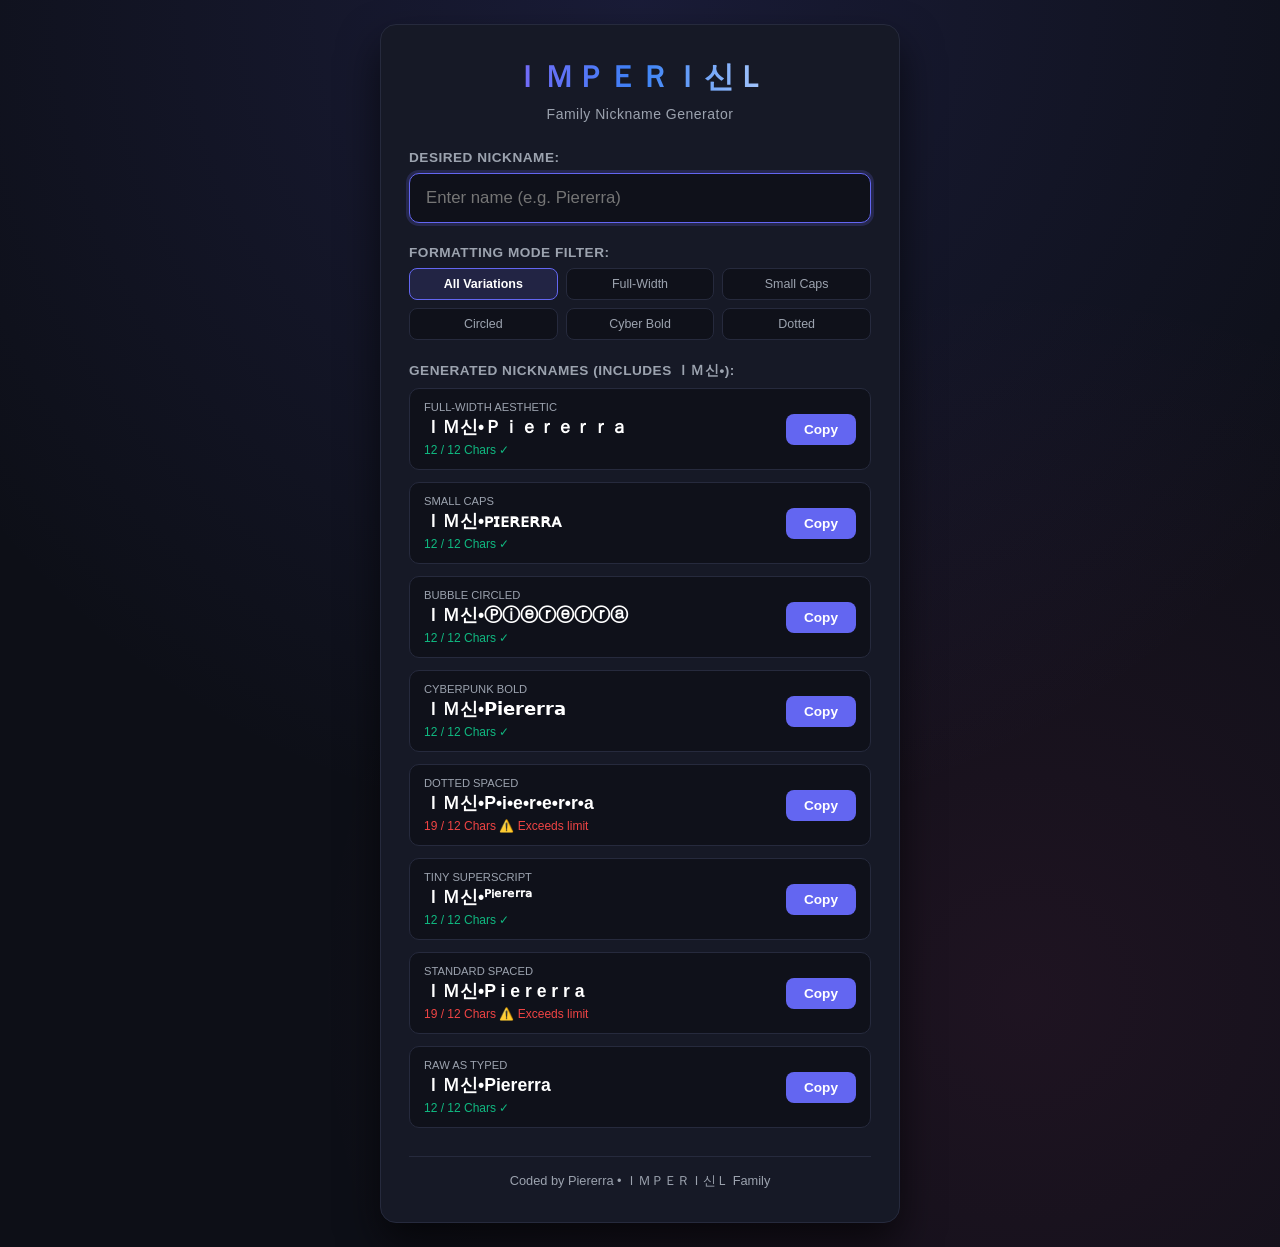
==== Nickgen.html @ c53a65e7 "Add files via upload" ====
<!DOCTYPE html>
<html lang="en">
<head>
    <meta charset="UTF-8">
    <meta name="viewport" content="width=device-width, initial-scale=1.0">
    <title>ＩＭＰＥＲＩ신Ｌ Nickname Generator</title>
    <!-- Coded by Piererra -->
    <style>
        :root {
            --pier_bg_color: #0d0f17;
            --pier_card_bg: #161926;
            --pier_accent: #6366f1;
            --pier_accent_hover: #4f46e5;
            --pier_text: #f3f4f6;
            --pier_text_muted: #9ca3af;
            --pier_border: #262a3d;
            --pier_card_inner: #0f111a;
            --pier_success: #10b981;
            --pier_danger: #ef4444;
        }

        *, *::before, *::after {
            box-sizing: border-box;
        }

        body {
            font-family: -apple-system, BlinkMacSystemFont, "Segoe UI", Roboto, Helvetica, Arial, sans-serif;
            background-color: var(--pier_bg_color);
            color: var(--pier_text);
            min-height: 100vh;
            margin: 0;
            padding: 24px 16px;
            display: flex;
            justify-content: center;
            align-items: center;
            background-image: 
                radial-gradient(circle at 50% 0%, rgba(99, 102, 241, 0.15) 0%, transparent 60%),
                radial-gradient(circle at 80% 80%, rgba(236, 72, 153, 0.08) 0%, transparent 50%);
        }

        .pier_container {
            background-color: var(--pier_card_bg);
            border: 1px solid var(--pier_border);
            border-radius: 16px;
            padding: 32px 28px;
            width: 100%;
            max-width: 520px;
            box-shadow: 0 20px 40px rgba(0, 0, 0, 0.6);
        }

        .pier_header {
            text-align: center;
            margin-bottom: 28px;
        }

        /* Shimmering Animated Gradient Effect */
        .pier_shimmer_text {
            font-size: 1.85rem;
            font-weight: 800;
            margin: 0 0 8px 0;
            letter-spacing: 2px;
            background: linear-gradient(
                90deg, 
                #a855f7 0%, 
                #3b82f6 25%, 
                #ffffff 50%, 
                #3b82f6 75%, 
                #a855f7 100%
            );
            background-size: 200% auto;
            color: transparent;
            -webkit-background-clip: text;
            background-clip: text;
            animation: pier_shimmer 3.5s linear infinite;
        }

        @keyframes pier_shimmer {
            0% { background-position: 0% center; }
            100% { background-position: 200% center; }
        }

        .pier_subtitle {
            font-size: 0.875rem;
            color: var(--pier_text_muted);
            margin: 0;
            letter-spacing: 0.5px;
        }

        .pier_group {
            margin-bottom: 22px;
        }

        label {
            display: block;
            font-size: 0.85rem;
            font-weight: 600;
            color: var(--pier_text_muted);
            margin-bottom: 8px;
            text-transform: uppercase;
            letter-spacing: 0.5px;
        }

        input[type="text"] {
            width: 100%;
            padding: 14px 16px;
            background-color: var(--pier_card_inner);
            border: 1px solid var(--pier_border);
            border-radius: 10px;
            color: #ffffff;
            font-size: 1.05rem;
            outline: none;
            transition: border-color 0.2s, box-shadow 0.2s;
        }

        input[type="text"]:focus {
            border-color: var(--pier_accent);
            box-shadow: 0 0 0 3px rgba(99, 102, 241, 0.2);
        }

        /* Mode Selector Grid */
        .pier_mode_grid {
            display: grid;
            grid-template-columns: repeat(auto-fill, minmax(110px, 1fr));
            gap: 8px;
            margin-bottom: 22px;
        }

        .pier_mode_btn {
            background-color: var(--pier_card_inner);
            border: 1px solid var(--pier_border);
            border-radius: 8px;
            color: var(--pier_text_muted);
            padding: 8px 10px;
            font-size: 0.78rem;
            font-weight: 500;
            cursor: pointer;
            transition: all 0.2s ease;
            text-align: center;
        }

        .pier_mode_btn:hover {
            border-color: var(--pier_accent);
            color: #ffffff;
        }

        .pier_mode_btn.active {
            background-color: rgba(99, 102, 241, 0.15);
            border-color: var(--pier_accent);
            color: #ffffff;
            font-weight: 600;
        }

        /* Results List Container */
        .pier_results_container {
            display: flex;
            flex-direction: column;
            gap: 12px;
        }

        .pier_result_card {
            background-color: var(--pier_card_inner);
            border: 1px solid var(--pier_border);
            border-radius: 10px;
            padding: 12px 14px;
            display: flex;
            align-items: center;
            justify-content: space-between;
            gap: 12px;
            transition: border-color 0.2s;
        }

        .pier_result_card:hover {
            border-color: rgba(99, 102, 241, 0.4);
        }

        .pier_result_info {
            flex-grow: 1;
            min-width: 0;
        }

        .pier_result_tag {
            font-size: 0.7rem;
            color: var(--pier_text_muted);
            text-transform: uppercase;
            margin-bottom: 2px;
            display: block;
        }

        .pier_result_text {
            font-size: 1.1rem;
            font-weight: 700;
            color: #ffffff;
            word-break: break-all;
            white-space: nowrap;
            overflow: hidden;
            text-overflow: ellipsis;
        }

        .pier_meta_bar {
            display: flex;
            align-items: center;
            gap: 10px;
            margin-top: 4px;
            font-size: 0.75rem;
        }

        .pier_meta_valid {
            color: var(--pier_success);
        }

        .pier_meta_invalid {
            color: var(--pier_danger);
        }

        .pier_copy_btn {
            background-color: var(--pier_accent);
            color: white;
            border: none;
            padding: 8px 14px;
            border-radius: 8px;
            cursor: pointer;
            font-weight: 600;
            font-size: 0.85rem;
            transition: all 0.2s;
            flex-shrink: 0;
            display: flex;
            align-items: center;
            justify-content: center;
            min-width: 70px;
        }

        .pier_copy_btn:hover {
            background-color: var(--pier_accent_hover);
            transform: translateY(-1px);
        }

        .pier_copy_btn.copied {
            background-color: var(--pier_success);
        }

        .pier_footer {
            text-align: center;
            font-size: 0.8rem;
            color: var(--pier_text_muted);
            margin-top: 28px;
            border-top: 1px solid var(--pier_border);
            padding-top: 16px;
        }

        /* Mobile tweaks */
        @media (max-width: 480px) {
            .pier_container {
                padding: 24px 18px;
            }
            .pier_shimmer_text {
                font-size: 1.5rem;
            }
            .pier_mode_grid {
                grid-template-columns: repeat(2, 1fr);
            }
        }
    </style>
</head>
<body>

    <!-- Coded by Piererra -->

    <div class="pier_container">
        <div class="pier_header">
            <h1 class="pier_shimmer_text">ＩＭＰＥＲＩ신Ｌ</h1>
            <p class="pier_subtitle">Family Nickname Generator</p>
        </div>

        <div class="pier_group">
            <label for="pier_input">Desired Nickname:</label>
            <input type="text" id="pier_input" placeholder="Enter name (e.g. Piererra)" autocomplete="off" autofocus oninput="pier_generate()">
        </div>

        <div class="pier_group">
            <label>Formatting Mode Filter:</label>
            <div class="pier_mode_grid">
                <button class="pier_mode_btn active" onclick="pier_setFilter('all', this)">All Variations</button>
                <button class="pier_mode_btn" onclick="pier_setFilter('fullwidth', this)">Full-Width</button>
                <button class="pier_mode_btn" onclick="pier_setFilter('smallcaps', this)">Small Caps</button>
                <button class="pier_mode_btn" onclick="pier_setFilter('circled', this)">Circled</button>
                <button class="pier_mode_btn" onclick="pier_setFilter('bold', this)">Cyber Bold</button>
                <button class="pier_mode_btn" onclick="pier_setFilter('dotted', this)">Dotted</button>
            </div>
        </div>

        <div class="pier_group">
            <label>Generated Nicknames (Includes ＩＭ신•):</label>
            <div id="pier_results_list" class="pier_results_container">
                <!-- Results rendered via JS -->
            </div>
        </div>

        <div class="pier_footer">
            Coded by Piererra &bull; ＩＭＰＥＲＩ신Ｌ Family
        </div>
    </div>

    <script>
        // Coded by Piererra

        const PIER_FAMILY_PREFIX = "ＩＭ신•";
        const PIER_MAX_CHARS = 12;
        let pier_current_filter = 'all';

        // Char map converters
        const pier_maps = {
            fullwidth: (str) => str.replace(/[!-~]/g, ch => String.fromCharCode(ch.charCodeAt(0) + 0xFEE0)),
            
            smallcaps: (str) => {
                const sc = {
                    'a':'ᴀ','b':'ʙ','c':'ᴄ','d':'ᴅ','e':'ᴇ','f':'ғ','g':'ɢ','h':'ʜ','i':'ɪ','j':'ᴊ','k':'ᴋ',
                    'l':'ʟ','m':'ᴍ','n':'ɴ','o':'ᴏ','p':'ᴘ','q':'ǫ','r':'ʀ','s':'s','t':'ᴛ','u':'ᴜ','v':'ᴠ',
                    'w':'ᴡ','x':'x','y':'ʏ','z':'ᴢ',
                    'A':'ᴀ','B':'ʙ','C':'ᴄ','D':'ᴅ','E':'ᴇ','F':'ғ','G':'ɢ','H':'ʜ','I':'ɪ','J':'ᴊ','K':'ᴋ',
                    'L':'ʟ','M':'ᴍ','N':'ɴ','O':'ᴏ','P':'ᴘ','Q':'ǫ','R':'ʀ','S':'s','T':'ᴛ','U':'ᴜ','V':'ᴠ',
                    'W':'ᴡ','X':'x','Y':'ʏ','Z':'ᴢ'
                };
                return str.split('').map(c => sc[c] || c).join('');
            },

            circled: (str) => {
                return str.split('').map(c => {
                    const code = c.charCodeAt(0);
                    if (code >= 65 && code <= 90) return String.fromCodePoint(0x24B6 + (code - 65));
                    if (code >= 97 && code <= 122) return String.fromCodePoint(0x24D0 + (code - 97));
                    if (code >= 49 && code <= 57) return String.fromCodePoint(0x2460 + (code - 49));
                    if (code === 48) return '⓪';
                    return c;
                }).join('');
            },

            bold: (str) => {
                return str.split('').map(c => {
                    const code = c.charCodeAt(0);
                    if (code >= 65 && code <= 90) return String.fromCodePoint(0x1D5D4 + (code - 65));
                    if (code >= 97 && code <= 122) return String.fromCodePoint(0x1D5EE + (code - 97));
                    if (code >= 48 && code <= 57) return String.fromCodePoint(0x1D7EC + (code - 48));
                    return c;
                }).join('');
            },

            dotted: (str) => str.split('').filter(c => c !== ' ').join('•'),

            superscript: (str) => {
                const superMap = {
                    'a':'ᵃ','b':'ᵇ','c':'ᶜ','d':'ᵈ','e':'ᵉ','f':'ᶠ','g':'ᵍ','h':'ʰ','i':'ⁱ','j':'ʲ','k':'ᵏ',
                    'l':'ˡ','m':'ᵐ','n':'ⁿ','o':'ᵒ','p':'ᵖ','r':'ʳ','s':'ˢ','t':'ᵗ','u':'ᵘ','v':'ᵛ','w':'ʷ',
                    'x':'ˣ','y':'ʸ','z':'ᶻ',
                    'A':'ᴬ','B':'ᴮ','C':'ᶜ','D':'ᴰ','E':'ᴱ','F':'ᶠ','G':'ᴳ','H':'ᴴ','I':'ᴵ','J':'ᴶ','K':'ᴷ',
                    'L':'ᴸ','M':'ᴹ','N':'ᴺ','O':'ᴼ','P':'ᴾ','R':'ᴿ','S':'ˢ','T':'ᵀ','U':'ᵁ','V':'ⱽ','W':'ᵂ'
                };
                return str.split('').map(c => superMap[c] || c).join('');
            },

            spaced: (str) => str.split('').join(' '),
            raw: (str) => str
        };

        const pier_formats = [
            { id: 'fullwidth', label: 'Full-Width Aesthetic', fn: pier_maps.fullwidth },
            { id: 'smallcaps', label: 'Small Caps', fn: pier_maps.smallcaps },
            { id: 'circled', label: 'Bubble Circled', fn: pier_maps.circled },
            { id: 'bold', label: 'Cyberpunk Bold', fn: pier_maps.bold },
            { id: 'dotted', label: 'Dotted Spaced', fn: pier_maps.dotted },
            { id: 'superscript', label: 'Tiny Superscript', fn: pier_maps.superscript },
            { id: 'spaced', label: 'Standard Spaced', fn: pier_maps.spaced },
            { id: 'raw', label: 'Raw As Typed', fn: pier_maps.raw }
        ];

        function pier_getCharLength(str) {
            return Array.from(str).length;
        }

        function pier_setFilter(filterId, btn) {
            pier_current_filter = filterId;
            document.querySelectorAll('.pier_mode_btn').forEach(b => b.classList.remove('active'));
            btn.classList.add('active');
            pier_generate();
        }

        function pier_generate() {
            const rawInput = document.getElementById('pier_input').value.trim() || "Piererra";
            const container = document.getElementById('pier_results_list');
            container.innerHTML = "";

            const activeFormats = pier_current_filter === 'all' 
                ? pier_formats 
                : pier_formats.filter(f => f.id === pier_current_filter);

            activeFormats.forEach((fmt, idx) => {
                const formattedName = fmt.fn(rawInput);
                const fullNickname = PIER_FAMILY_PREFIX + formattedName;
                const charLen = pier_getCharLength(fullNickname);
                const isValid = charLen <= PIER_MAX_CHARS;

                const card = document.createElement('div');
                card.className = 'pier_result_card';
                card.innerHTML = `
                    <div class="pier_result_info">
                        <span class="pier_result_tag">${fmt.label}</span>
                        <div class="pier_result_text" title="${fullNickname}">${fullNickname}</div>
                        <div class="pier_meta_bar">
                            <span class="${isValid ? 'pier_meta_valid' : 'pier_meta_invalid'}">
                                ${charLen} / ${PIER_MAX_CHARS} Chars ${isValid ? '✓' : '⚠️ Exceeds limit'}
                            </span>
                        </div>
                    </div>
                    <button class="pier_copy_btn" onclick="pier_copyText('${fullNickname.replace(/'/g, "\'")}', this)">
                        Copy
                    </button>
                `;
                container.appendChild(card);
            });
        }

        function pier_copyText(text, btn) {
            navigator.clipboard.writeText(text).then(() => {
                const originalText = btn.textContent;
                btn.textContent = "Copied!";
                btn.classList.add('copied');
                setTimeout(() => {
                    btn.textContent = originalText;
                    btn.classList.remove('copied');
                }, 1500);
            }).catch(() => {
                // Fallback for iframe restrictions
                const input = document.createElement('textarea');
                input.value = text;
                document.body.appendChild(input);
                input.select();
                document.execCommand('copy');
                document.body.removeChild(input);
                btn.textContent = "Copied!";
                btn.classList.add('copied');
                setTimeout(() => {
                    btn.textContent = "Copy";
                    btn.classList.remove('copied');
                }, 1500);
            });
        }

        // Initial generation on load
        window.addEventListener('DOMContentLoaded', pier_generate);
    </script>
</body>
</html>
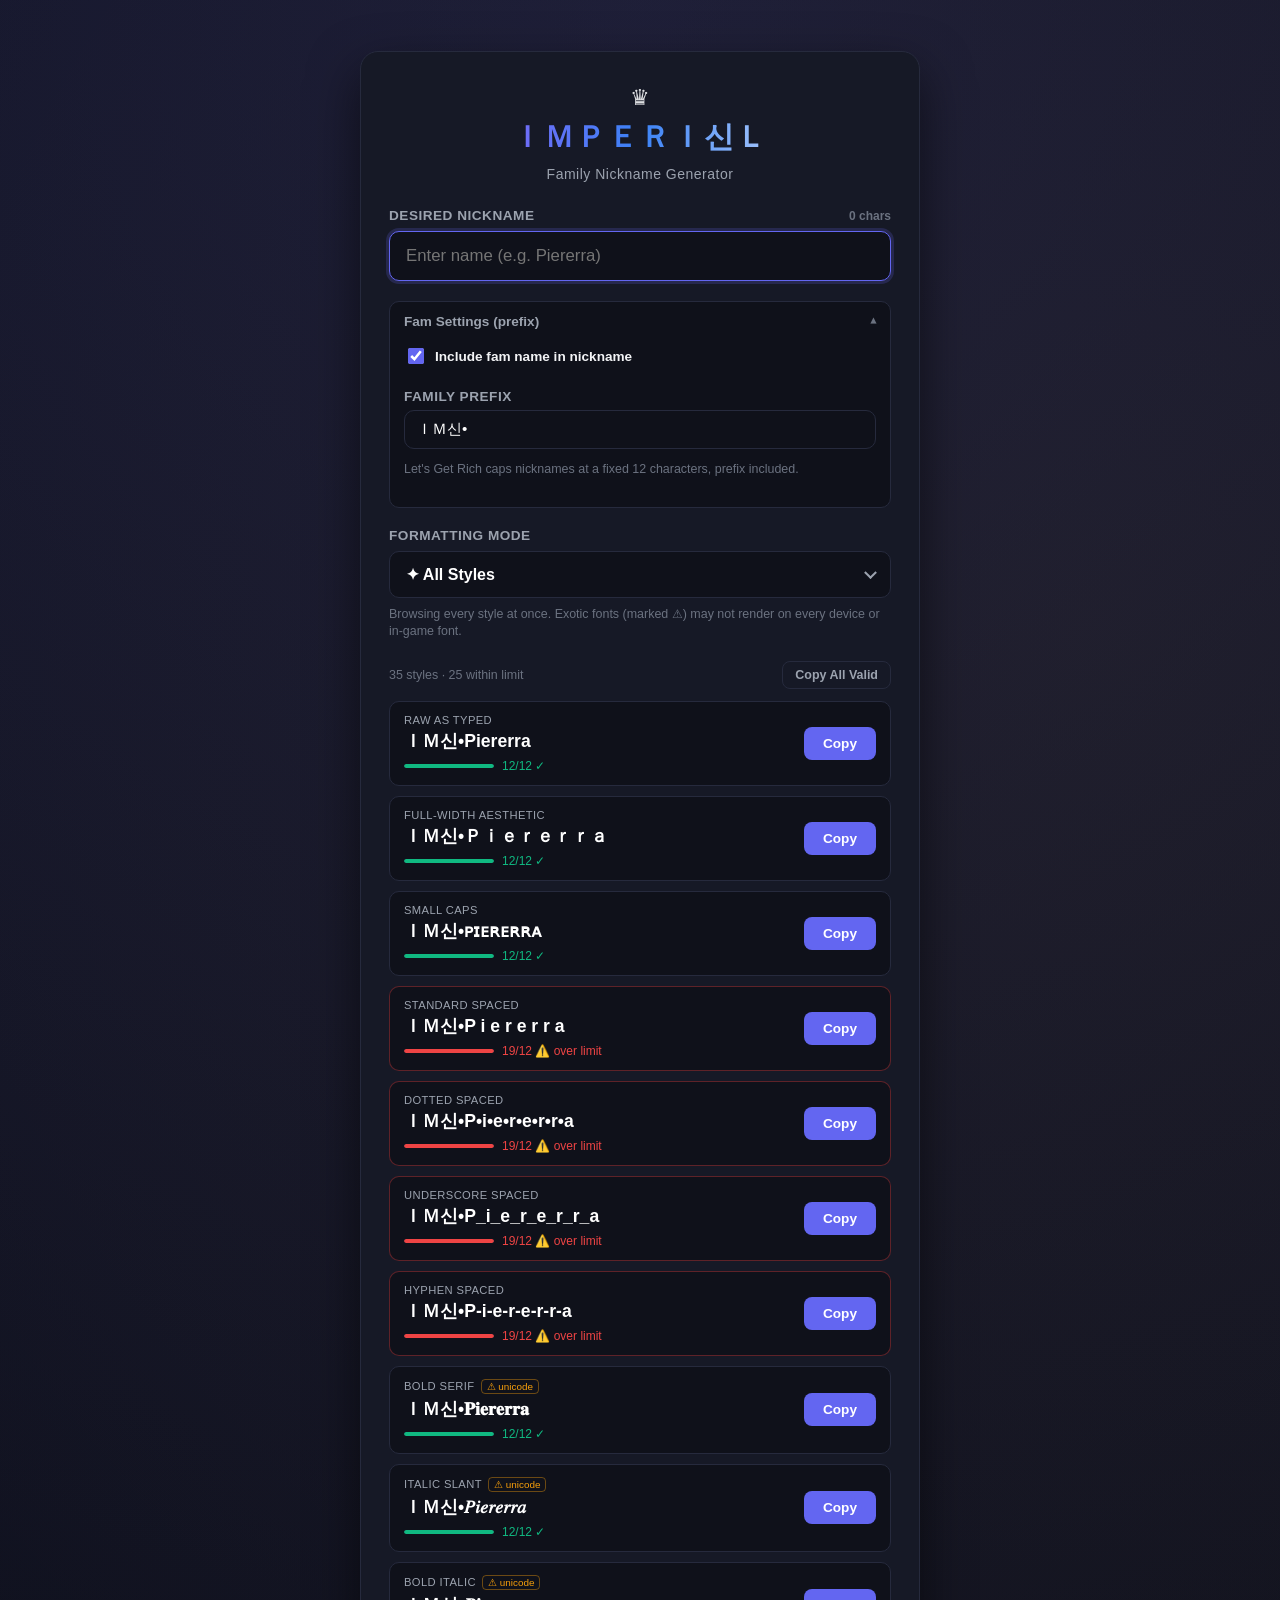
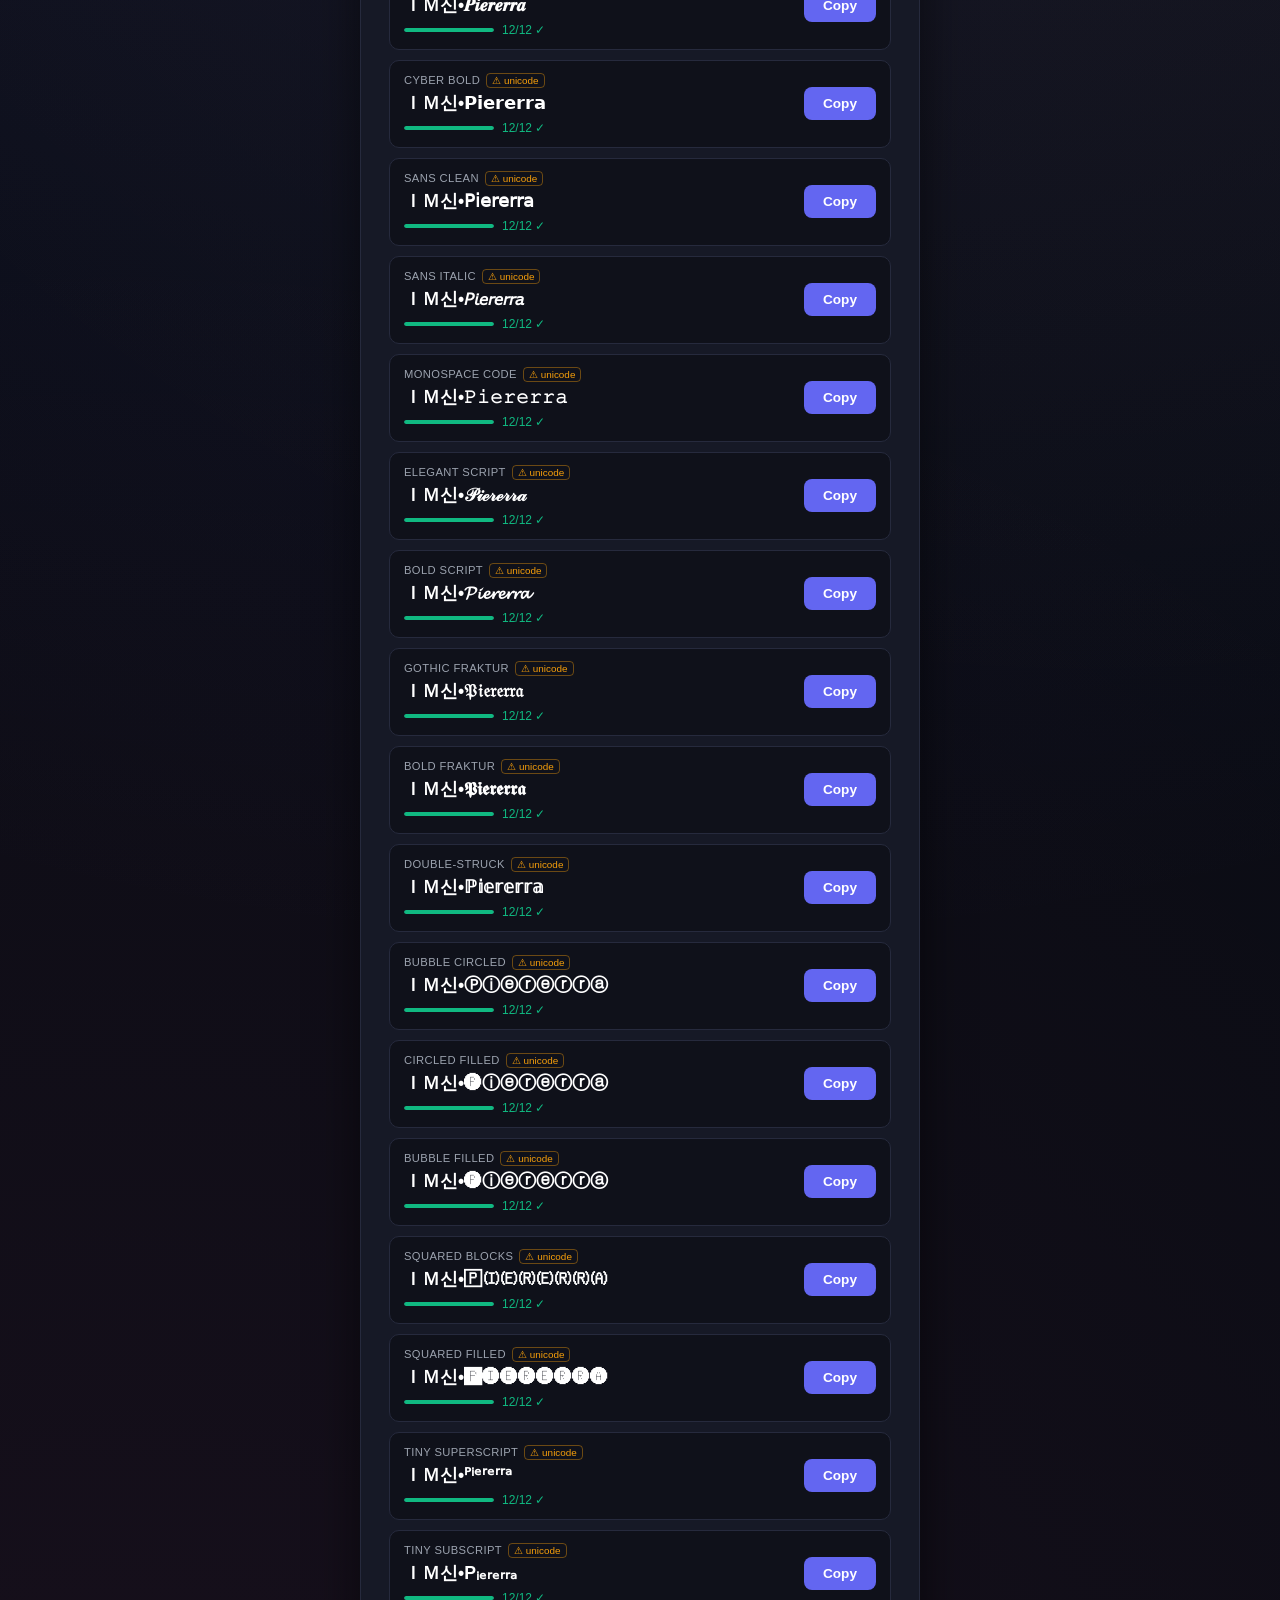
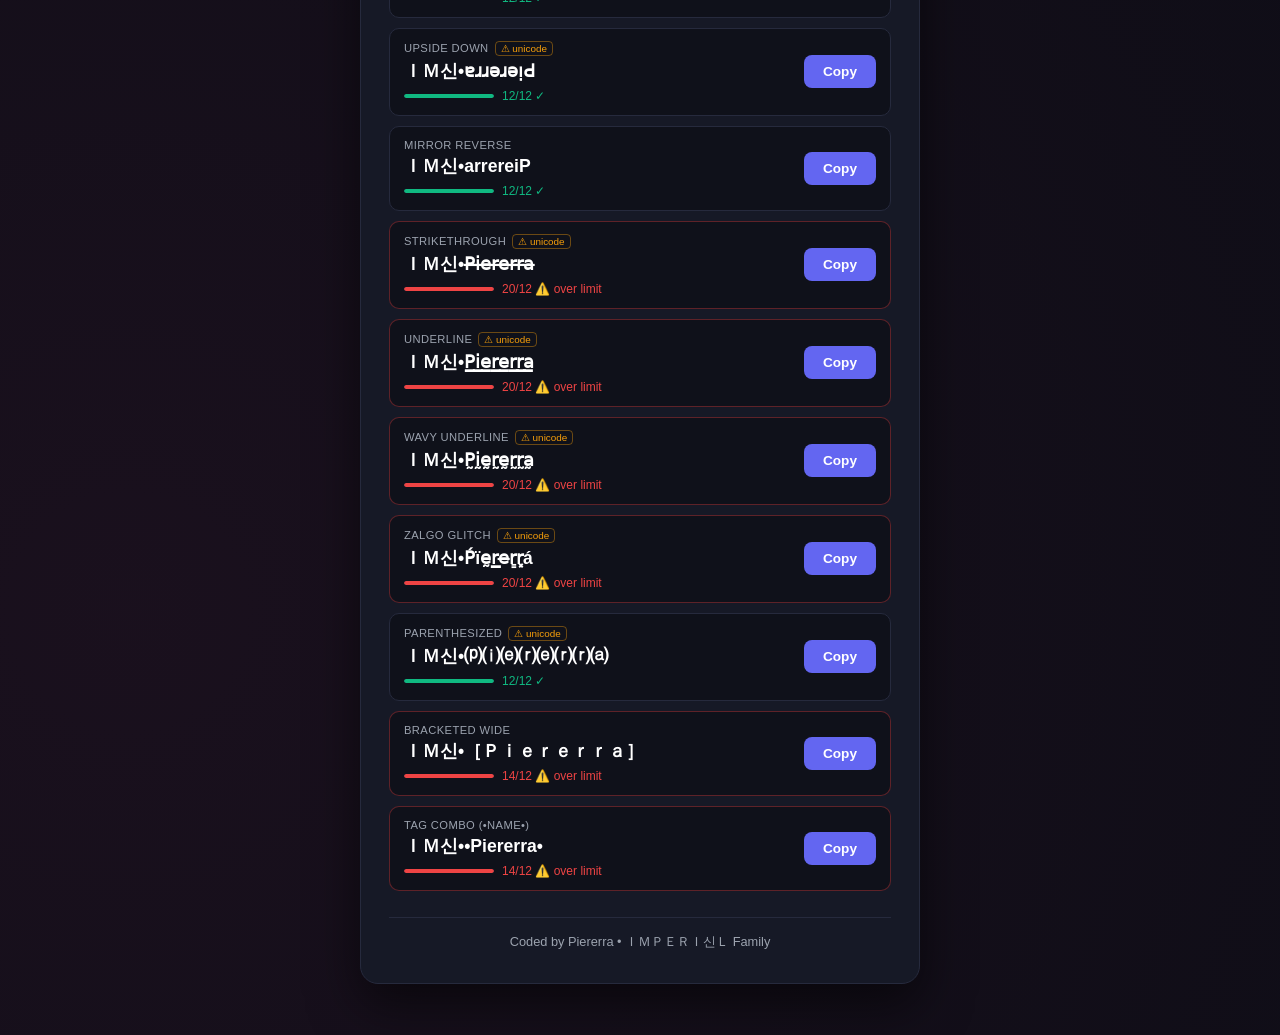
==== commit a36eaa83: "Add files via upload" ====
--- a/Nickgen.html
+++ b/Nickgen.html
@@ -2,26 +2,32 @@
 <html lang="en">
 <head>
     <meta charset="UTF-8">
-    <meta name="viewport" content="width=device-width, initial-scale=1.0">
+    <meta name="viewport" content="width=device-width, initial-scale=1.0, viewport-fit=cover">
     <title>ＩＭＰＥＲＩ신Ｌ Nickname Generator</title>
     <!-- Coded by Piererra -->
     <style>
         :root {
-            --pier_bg_color: #0d0f17;
+            --pier_bg_color: #0a0c14;
             --pier_card_bg: #161926;
             --pier_accent: #6366f1;
             --pier_accent_hover: #4f46e5;
+            --pier_gold: #f0b429;
+            --pier_gold_dim: #b8860b;
             --pier_text: #f3f4f6;
             --pier_text_muted: #9ca3af;
+            --pier_text_faint: #6b7280;
             --pier_border: #262a3d;
             --pier_card_inner: #0f111a;
             --pier_success: #10b981;
             --pier_danger: #ef4444;
+            --pier_warning: #f59e0b;
         }
 
         *, *::before, *::after {
             box-sizing: border-box;
         }
+
+        html { -webkit-text-size-adjust: 100%; }
 
         body {
             font-family: -apple-system, BlinkMacSystemFont, "Segoe UI", Roboto, Helvetica, Arial, sans-serif;
@@ -29,42 +35,50 @@
             color: var(--pier_text);
             min-height: 100vh;
             margin: 0;
-            padding: 24px 16px;
+            padding: clamp(12px, 4vw, 24px);
             display: flex;
             justify-content: center;
-            align-items: center;
-            background-image: 
-                radial-gradient(circle at 50% 0%, rgba(99, 102, 241, 0.15) 0%, transparent 60%),
-                radial-gradient(circle at 80% 80%, rgba(236, 72, 153, 0.08) 0%, transparent 50%);
+            align-items: flex-start;
+            background-image:
+                radial-gradient(circle at 50% 0%, rgba(99, 102, 241, 0.16) 0%, transparent 60%),
+                radial-gradient(circle at 85% 15%, rgba(240, 180, 41, 0.06) 0%, transparent 45%),
+                radial-gradient(circle at 10% 90%, rgba(236, 72, 153, 0.07) 0%, transparent 50%);
         }
 
         .pier_container {
             background-color: var(--pier_card_bg);
             border: 1px solid var(--pier_border);
-            border-radius: 16px;
-            padding: 32px 28px;
+            border-radius: 18px;
+            padding: clamp(20px, 5vw, 32px) clamp(16px, 4vw, 28px);
             width: 100%;
-            max-width: 520px;
-            box-shadow: 0 20px 40px rgba(0, 0, 0, 0.6);
+            max-width: 560px;
+            margin: clamp(8px, 3vh, 40px) auto;
+            box-shadow: 0 20px 50px rgba(0, 0, 0, 0.55);
         }
 
         .pier_header {
             text-align: center;
-            margin-bottom: 28px;
-        }
-
-        /* Shimmering Animated Gradient Effect */
+            margin-bottom: 26px;
+        }
+
+        .pier_crown {
+            font-size: 1.4rem;
+            display: block;
+            margin-bottom: 6px;
+            opacity: 0.9;
+        }
+
         .pier_shimmer_text {
-            font-size: 1.85rem;
+            font-size: clamp(1.35rem, 6vw, 1.85rem);
             font-weight: 800;
             margin: 0 0 8px 0;
             letter-spacing: 2px;
             background: linear-gradient(
-                90deg, 
-                #a855f7 0%, 
-                #3b82f6 25%, 
-                #ffffff 50%, 
-                #3b82f6 75%, 
+                90deg,
+                #a855f7 0%,
+                #3b82f6 25%,
+                #ffffff 50%,
+                #3b82f6 75%,
                 #a855f7 100%
             );
             background-size: 200% auto;
@@ -87,7 +101,7 @@
         }
 
         .pier_group {
-            margin-bottom: 22px;
+            margin-bottom: 20px;
         }
 
         label {
@@ -100,7 +114,22 @@
             letter-spacing: 0.5px;
         }
 
-        input[type="text"] {
+        .pier_label_row {
+            display: flex;
+            align-items: baseline;
+            justify-content: space-between;
+            gap: 8px;
+        }
+
+        .pier_char_hint {
+            font-size: 0.75rem;
+            font-weight: 600;
+            text-transform: none;
+            letter-spacing: 0;
+            color: var(--pier_text_faint);
+        }
+
+        input[type="text"], input[type="number"] {
             width: 100%;
             padding: 14px 16px;
             background-color: var(--pier_card_inner);
@@ -110,51 +139,198 @@
             font-size: 1.05rem;
             outline: none;
             transition: border-color 0.2s, box-shadow 0.2s;
-        }
-
-        input[type="text"]:focus {
+            font-family: inherit;
+        }
+
+        input[type="text"]:focus, input[type="number"]:focus, select:focus {
             border-color: var(--pier_accent);
             box-shadow: 0 0 0 3px rgba(99, 102, 241, 0.2);
         }
 
-        /* Mode Selector Grid */
-        .pier_mode_grid {
-            display: grid;
-            grid-template-columns: repeat(auto-fill, minmax(110px, 1fr));
-            gap: 8px;
-            margin-bottom: 22px;
-        }
-
-        .pier_mode_btn {
+        /* Dropdown format selector */
+        .pier_select_wrapper {
+            position: relative;
+        }
+
+        select.pier_select {
+            width: 100%;
+            appearance: none;
+            -webkit-appearance: none;
+            -moz-appearance: none;
             background-color: var(--pier_card_inner);
             border: 1px solid var(--pier_border);
+            border-radius: 10px;
+            color: #ffffff;
+            font-size: 1rem;
+            font-weight: 600;
+            padding: 14px 42px 14px 16px;
+            cursor: pointer;
+            outline: none;
+            transition: border-color 0.2s, box-shadow 0.2s;
+        }
+
+        select.pier_select optgroup {
+            color: var(--pier_text_faint);
+            font-style: normal;
+            font-weight: 700;
+            background-color: var(--pier_card_inner);
+        }
+
+        select.pier_select option {
+            color: #ffffff;
+            font-weight: 500;
+            background-color: var(--pier_card_inner);
+        }
+
+        .pier_select_arrow {
+            position: absolute;
+            right: 16px;
+            top: 50%;
+            width: 9px;
+            height: 9px;
+            border-right: 2px solid var(--pier_text_muted);
+            border-bottom: 2px solid var(--pier_text_muted);
+            transform: translateY(-65%) rotate(45deg);
+            pointer-events: none;
+        }
+
+        .pier_format_hint {
+            margin-top: 8px;
+            font-size: 0.78rem;
+            color: var(--pier_text_faint);
+            line-height: 1.4;
+        }
+
+        .pier_format_hint.pier_risky {
+            color: var(--pier_warning);
+        }
+
+        /* Clan settings (collapsible) */
+        details.pier_settings {
+            margin-bottom: 20px;
+            border: 1px solid var(--pier_border);
+            border-radius: 10px;
+            background-color: var(--pier_card_inner);
+            overflow: hidden;
+        }
+
+        details.pier_settings summary {
+            padding: 12px 14px;
+            cursor: pointer;
+            font-size: 0.85rem;
+            font-weight: 600;
+            color: var(--pier_text_muted);
+            list-style: none;
+            display: flex;
+            align-items: center;
+            justify-content: space-between;
+            user-select: none;
+        }
+
+        details.pier_settings summary::-webkit-details-marker { display: none; }
+
+        details.pier_settings summary::after {
+            content: "▾";
+            font-size: 0.7rem;
+            transition: transform 0.2s;
+            color: var(--pier_text_faint);
+        }
+
+        details.pier_settings[open] summary::after {
+            transform: rotate(180deg);
+        }
+
+        .pier_settings_body {
+            padding: 4px 14px 16px 14px;
+            display: grid;
+            grid-template-columns: 1fr 1fr;
+            gap: 12px;
+        }
+
+        .pier_settings_body label {
+            margin-bottom: 6px;
+        }
+
+        .pier_settings_body input {
+            padding: 10px 12px;
+            font-size: 0.95rem;
+        }
+
+        .pier_settings_body input:disabled {
+            opacity: 0.4;
+            cursor: not-allowed;
+            background-color: rgba(255,255,255,0.02);
+        }
+
+        .pier_settings_full {
+            grid-column: 1 / -1;
+        }
+
+        .pier_checkbox_row {
+            display: flex;
+            align-items: center;
+            gap: 8px;
+            margin-bottom: 10px;
+        }
+
+        .pier_checkbox_row input[type="checkbox"] {
+            width: 16px;
+            height: 16px;
+            accent-color: var(--pier_accent);
+            cursor: pointer;
+        }
+
+        .pier_checkbox_row label {
+            margin-bottom: 0;
+            text-transform: none;
+            letter-spacing: 0;
+            font-size: 0.85rem;
+            color: var(--pier_text);
+            cursor: pointer;
+        }
+
+        @media (max-width: 420px) {
+            .pier_settings_body { grid-template-columns: 1fr; }
+        }
+
+        /* Results actions bar */
+        .pier_results_toolbar {
+            display: flex;
+            align-items: center;
+            justify-content: space-between;
+            gap: 10px;
+            margin-bottom: 12px;
+            min-height: 22px;
+        }
+
+        .pier_results_count {
+            font-size: 0.78rem;
+            color: var(--pier_text_faint);
+        }
+
+        .pier_copy_all_btn {
+            background: none;
+            border: 1px solid var(--pier_border);
+            color: var(--pier_text_muted);
             border-radius: 8px;
-            color: var(--pier_text_muted);
-            padding: 8px 10px;
+            padding: 6px 12px;
             font-size: 0.78rem;
-            font-weight: 500;
+            font-weight: 600;
             cursor: pointer;
-            transition: all 0.2s ease;
-            text-align: center;
-        }
-
-        .pier_mode_btn:hover {
-            border-color: var(--pier_accent);
-            color: #ffffff;
-        }
-
-        .pier_mode_btn.active {
-            background-color: rgba(99, 102, 241, 0.15);
-            border-color: var(--pier_accent);
-            color: #ffffff;
-            font-weight: 600;
+            transition: all 0.2s;
+            white-space: nowrap;
+        }
+
+        .pier_copy_all_btn:hover {
+            border-color: var(--pier_gold);
+            color: var(--pier_gold);
         }
 
         /* Results List Container */
         .pier_results_container {
             display: flex;
             flex-direction: column;
-            gap: 12px;
+            gap: 10px;
         }
 
         .pier_result_card {
@@ -167,10 +343,15 @@
             justify-content: space-between;
             gap: 12px;
             transition: border-color 0.2s;
+            flex-wrap: wrap;
         }
 
         .pier_result_card:hover {
             border-color: rgba(99, 102, 241, 0.4);
+        }
+
+        .pier_result_card.pier_invalid {
+            border-color: rgba(239, 68, 68, 0.35);
         }
 
         .pier_result_info {
@@ -182,8 +363,21 @@
             font-size: 0.7rem;
             color: var(--pier_text_muted);
             text-transform: uppercase;
-            margin-bottom: 2px;
-            display: block;
+            margin-bottom: 3px;
+            display: flex;
+            align-items: center;
+            gap: 6px;
+            letter-spacing: 0.4px;
+        }
+
+        .pier_risky_badge {
+            font-size: 0.62rem;
+            color: var(--pier_warning);
+            border: 1px solid rgba(245, 158, 11, 0.4);
+            border-radius: 4px;
+            padding: 1px 5px;
+            text-transform: none;
+            letter-spacing: 0;
         }
 
         .pier_result_text {
@@ -199,24 +393,34 @@
         .pier_meta_bar {
             display: flex;
             align-items: center;
-            gap: 10px;
-            margin-top: 4px;
+            gap: 8px;
+            margin-top: 6px;
             font-size: 0.75rem;
         }
 
-        .pier_meta_valid {
-            color: var(--pier_success);
-        }
-
-        .pier_meta_invalid {
-            color: var(--pier_danger);
-        }
+        .pier_bar_track {
+            flex-grow: 1;
+            max-width: 90px;
+            height: 4px;
+            border-radius: 4px;
+            background-color: var(--pier_border);
+            overflow: hidden;
+        }
+
+        .pier_bar_fill {
+            height: 100%;
+            border-radius: 4px;
+            transition: width 0.2s ease;
+        }
+
+        .pier_meta_valid { color: var(--pier_success); white-space: nowrap; }
+        .pier_meta_invalid { color: var(--pier_danger); white-space: nowrap; }
 
         .pier_copy_btn {
             background-color: var(--pier_accent);
             color: white;
             border: none;
-            padding: 8px 14px;
+            padding: 9px 16px;
             border-radius: 8px;
             cursor: pointer;
             font-weight: 600;
@@ -226,7 +430,7 @@
             display: flex;
             align-items: center;
             justify-content: center;
-            min-width: 70px;
+            min-width: 72px;
         }
 
         .pier_copy_btn:hover {
@@ -236,28 +440,42 @@
 
         .pier_copy_btn.copied {
             background-color: var(--pier_success);
+        }
+
+        .pier_empty_state {
+            text-align: center;
+            padding: 24px 12px;
+            color: var(--pier_text_faint);
+            font-size: 0.85rem;
+            border: 1px dashed var(--pier_border);
+            border-radius: 10px;
         }
 
         .pier_footer {
             text-align: center;
             font-size: 0.8rem;
             color: var(--pier_text_muted);
-            margin-top: 28px;
+            margin-top: 26px;
             border-top: 1px solid var(--pier_border);
             padding-top: 16px;
         }
 
-        /* Mobile tweaks */
         @media (max-width: 480px) {
-            .pier_container {
-                padding: 24px 18px;
+            .pier_result_card {
+                gap: 8px;
             }
-            .pier_shimmer_text {
-                font-size: 1.5rem;
+            .pier_copy_btn {
+                width: 100%;
+                order: 3;
             }
-            .pier_mode_grid {
-                grid-template-columns: repeat(2, 1fr);
+            .pier_result_info {
+                width: 100%;
             }
+        }
+
+        @media (prefers-reduced-motion: reduce) {
+            .pier_shimmer_text { animation: none; }
+            .pier_copy_btn:hover { transform: none; }
         }
     </style>
 </head>
@@ -267,29 +485,91 @@
 
     <div class="pier_container">
         <div class="pier_header">
+            <span class="pier_crown" aria-hidden="true">♛</span>
             <h1 class="pier_shimmer_text">ＩＭＰＥＲＩ신Ｌ</h1>
             <p class="pier_subtitle">Family Nickname Generator</p>
         </div>
 
         <div class="pier_group">
-            <label for="pier_input">Desired Nickname:</label>
+            <div class="pier_label_row">
+                <label for="pier_input">Desired Nickname</label>
+                <span class="pier_char_hint" id="pier_base_count">0 chars</span>
+            </div>
             <input type="text" id="pier_input" placeholder="Enter name (e.g. Piererra)" autocomplete="off" autofocus oninput="pier_generate()">
         </div>
 
+        <details class="pier_settings" open>
+            <summary>Fam Settings (prefix)</summary>
+            <div class="pier_settings_body">
+                <div class="pier_settings_full pier_checkbox_row">
+                    <input type="checkbox" id="pier_include_prefix" checked onchange="pier_onPrefixToggle()">
+                    <label for="pier_include_prefix">Include fam name in nickname</label>
+                </div>
+                <div class="pier_settings_full">
+                    <label for="pier_prefix">Family Prefix</label>
+                    <input type="text" id="pier_prefix" value="ＩＭ신•" oninput="pier_generate()">
+                </div>
+                <p class="pier_settings_full pier_format_hint" style="margin-top:0;">Let's Get Rich caps nicknames at a fixed 12 characters, prefix included.</p>
+            </div>
+        </details>
+
         <div class="pier_group">
-            <label>Formatting Mode Filter:</label>
-            <div class="pier_mode_grid">
-                <button class="pier_mode_btn active" onclick="pier_setFilter('all', this)">All Variations</button>
-                <button class="pier_mode_btn" onclick="pier_setFilter('fullwidth', this)">Full-Width</button>
-                <button class="pier_mode_btn" onclick="pier_setFilter('smallcaps', this)">Small Caps</button>
-                <button class="pier_mode_btn" onclick="pier_setFilter('circled', this)">Circled</button>
-                <button class="pier_mode_btn" onclick="pier_setFilter('bold', this)">Cyber Bold</button>
-                <button class="pier_mode_btn" onclick="pier_setFilter('dotted', this)">Dotted</button>
+            <label for="pier_format_select">Formatting Mode</label>
+            <div class="pier_select_wrapper">
+                <select id="pier_format_select" class="pier_select" onchange="pier_onFilterChange()">
+                    <option value="all">✦ All Styles</option>
+                    <optgroup label="Basic &amp; Popular">
+                        <option value="raw">Raw As Typed</option>
+                        <option value="fullwidth">Full-Width Aesthetic</option>
+                        <option value="smallcaps">Small Caps</option>
+                        <option value="spaced">Standard Spaced</option>
+                        <option value="dotted">Dotted Spaced</option>
+                        <option value="underscore">Underscore Spaced</option>
+                        <option value="hyphen">Hyphen Spaced</option>
+                    </optgroup>
+                    <optgroup label="Fancy Unicode Fonts">
+                        <option value="boldserif">Bold Serif</option>
+                        <option value="italic">Italic Slant</option>
+                        <option value="bolditalic">Bold Italic</option>
+                        <option value="sansbold">Cyber Bold</option>
+                        <option value="sans">Sans Clean</option>
+                        <option value="sansitalic">Sans Italic</option>
+                        <option value="monospace">Monospace Code</option>
+                        <option value="script">Elegant Script</option>
+                        <option value="boldscript">Bold Script</option>
+                        <option value="fraktur">Gothic Fraktur</option>
+                        <option value="boldfraktur">Bold Fraktur</option>
+                        <option value="doublestruck">Double-Struck</option>
+                    </optgroup>
+                    <optgroup label="Playful &amp; Stylized">
+                        <option value="circled">Bubble Circled</option>
+                        <option value="circledfilled">Circled Filled</option>
+                        <option value="bubblefilled">Bubble Filled</option>
+                        <option value="squared">Squared Blocks</option>
+                        <option value="squaredfilled">Squared Filled</option>
+                        <option value="superscript">Tiny Superscript</option>
+                        <option value="subscript">Tiny Subscript</option>
+                        <option value="upsidedown">Upside Down</option>
+                        <option value="mirror">Mirror Reverse</option>
+                        <option value="strikethrough">Strikethrough</option>
+                        <option value="underline">Underline</option>
+                        <option value="wavy">Wavy Underline</option>
+                        <option value="cursedglitch">Zalgo Glitch</option>
+                        <option value="parenthesized">Parenthesized</option>
+                        <option value="fullwidthbracket">Bracketed Wide</option>
+                        <option value="tagcombo">Tag Combo (•name•)</option>
+                    </optgroup>
+                </select>
+                <span class="pier_select_arrow" aria-hidden="true"></span>
             </div>
+            <p class="pier_format_hint" id="pier_format_hint"></p>
         </div>
 
         <div class="pier_group">
-            <label>Generated Nicknames (Includes ＩＭ신•):</label>
+            <div class="pier_results_toolbar">
+                <span class="pier_results_count" id="pier_results_count"></span>
+                <button class="pier_copy_all_btn" id="pier_copy_all_btn" onclick="pier_copyAllValid()" style="display:none;">Copy All Valid</button>
+            </div>
             <div id="pier_results_list" class="pier_results_container">
                 <!-- Results rendered via JS -->
             </div>
@@ -303,148 +583,376 @@
     <script>
         // Coded by Piererra
 
-        const PIER_FAMILY_PREFIX = "ＩＭ신•";
-        const PIER_MAX_CHARS = 12;
         let pier_current_filter = 'all';
 
-        // Char map converters
+        function pier_buildMap(baseUpper, baseLower, baseDigit, exceptions) {
+            exceptions = exceptions || {};
+            const map = {};
+            for (let i = 0; i < 26; i++) {
+                const upperChar = String.fromCharCode(65 + i);
+                const lowerChar = String.fromCharCode(97 + i);
+                map[upperChar] = exceptions[upperChar] || String.fromCodePoint(baseUpper + i);
+                map[lowerChar] = exceptions[lowerChar] || String.fromCodePoint(baseLower + i);
+            }
+            if (baseDigit !== null) {
+                for (let i = 0; i < 10; i++) {
+                    map[String(i)] = String.fromCodePoint(baseDigit + i);
+                }
+            }
+            return map;
+        }
+
+        function pier_applyMap(map) {
+            return (str) => str.split('').map(c => map[c] || c).join('');
+        }
+
+        // Mathematical Alphanumeric Symbols mappings
+        const pier_map_boldserif   = pier_buildMap(0x1D400, 0x1D41A, 0x1D7CE);
+        const pier_map_italic      = pier_buildMap(0x1D434, 0x1D44E, null);
+        const pier_map_bolditalic  = pier_buildMap(0x1D468, 0x1D482, null);
+        const pier_map_sansbold    = pier_buildMap(0x1D5D4, 0x1D5EE, 0x1D7EC);
+        const pier_map_sans        = pier_buildMap(0x1D5A0, 0x1D5BA, 0x1D7E2);
+        const pier_map_sansitalic  = pier_buildMap(0x1D608, 0x1D622, null);
+        const pier_map_monospace   = pier_buildMap(0x1D670, 0x1D68A, 0x1D7F6);
+        const pier_map_boldscript  = pier_buildMap(0x1D4D0, 0x1D4EA, null);
+        const pier_map_boldfraktur = pier_buildMap(0x1D56C, 0x1D586, null);
+        const pier_map_script      = pier_buildMap(0x1D49C, 0x1D4B6, null, {
+            'B':'\u212C','E':'\u2130','F':'\u2131','H':'\u210B','I':'\u2110','L':'\u2112','M':'\u2133','R':'\u211B',
+            'e':'\u212F','g':'\u210A','l':'\u2113','o':'\u2134'
+        });
+        const pier_map_fraktur     = pier_buildMap(0x1D504, 0x1D51E, null, {
+            'C':'\u212D','H':'\u210C','I':'\u2111','R':'\u211C','Z':'\u2128'
+        });
+        const pier_map_doublestruck = pier_buildMap(0x1D538, 0x1D552, 0x1D7D8, {
+            'C':'\u2102','H':'\u210D','N':'\u2115','P':'\u2119','Q':'\u211A','R':'\u211D','Z':'\u2124'
+        });
+
+        // Small caps
+        const pier_map_smallcaps = {
+            'a':'ᴀ','b':'ʙ','c':'ᴄ','d':'ᴅ','e':'ᴇ','f':'ғ','g':'ɢ','h':'ʜ','i':'ɪ','j':'ᴊ','k':'ᴋ',
+            'l':'ʟ','m':'ᴍ','n':'ɴ','o':'ᴏ','p':'ᴘ','q':'ǫ','r':'ʀ','s':'s','t':'ᴛ','u':'ᴜ','v':'ᴠ',
+            'w':'ᴡ','x':'x','y':'ʏ','z':'ᴢ',
+            'A':'ᴀ','B':'ʙ','C':'ᴄ','D':'ᴅ','E':'ᴇ','F':'ғ','G':'ɢ','H':'ʜ','I':'ɪ','J':'ᴊ','K':'ᴋ',
+            'L':'ʟ','M':'ᴍ','N':'ɴ','O':'ᴏ','P':'ᴘ','Q':'ǫ','R':'ʀ','S':'s','T':'ᴛ','U':'ᴜ','V':'ᴠ',
+            'W':'ᴡ','X':'x','Y':'ʏ','Z':'ᴢ'
+        };
+
+        const pier_map_superscript = {
+            'a':'ᵃ','b':'ᵇ','c':'ᶜ','d':'ᵈ','e':'ᵉ','f':'ᶠ','g':'ᵍ','h':'ʰ','i':'ⁱ','j':'ʲ','k':'ᵏ',
+            'l':'ˡ','m':'ᵐ','n':'ⁿ','o':'ᵒ','p':'ᵖ','r':'ʳ','s':'ˢ','t':'ᵗ','u':'ᵘ','v':'ᵛ','w':'ʷ',
+            'x':'ˣ','y':'ʸ','z':'ᶻ',
+            'A':'ᴬ','B':'ᴮ','C':'ᶜ','D':'ᴰ','E':'ᴱ','F':'ᶠ','G':'ᴳ','H':'ᴴ','I':'ᴵ','J':'ᴶ','K':'ᴷ',
+            'L':'ᴸ','M':'ᴹ','N':'ᴺ','O':'ᴼ','P':'ᴾ','R':'ᴿ','S':'ˢ','T':'ᵀ','U':'ᵁ','V':'ⱽ','W':'ᵂ'
+        };
+
+        const pier_map_subscript = {
+            'a':'ₐ','e':'ₑ','h':'ₕ','i':'ᵢ','j':'ⱼ','k':'ₖ','l':'ₗ','m':'ₘ','n':'ₙ','o':'ₒ','p':'ₚ',
+            'r':'ᵣ','s':'ₛ','t':'ₜ','u':'ᵤ','v':'ᵥ','x':'ₓ',
+            '0':'₀','1':'₁','2':'₂','3':'₃','4':'₄','5':'₅','6':'₆','7':'₇','8':'₈','9':'₉'
+        };
+
+        const pier_map_upsidedown = {
+            'a':'ɐ','b':'q','c':'ɔ','d':'p','e':'ǝ','f':'ɟ','g':'ƃ','h':'ɥ','i':'ᴉ','j':'ɾ','k':'ʞ',
+            'l':'ʃ','m':'ɯ','n':'u','o':'o','p':'d','q':'b','r':'ɹ','s':'s','t':'ʇ','u':'n','v':'ʌ',
+            'w':'ʍ','x':'x','y':'ʎ','z':'z',
+            'A':'∀','B':'B','C':'Ɔ','D':'D','E':'Ǝ','F':'Ⅎ','G':'⅁','H':'H','I':'I','J':'ſ','K':'K',
+            'L':'˥','M':'W','N':'N','O':'O','P':'Ԁ','Q':'Q','R':'R','S':'S','T':'⊥','U':'∩','V':'Λ',
+            'W':'M','X':'X','Y':'⅄','Z':'Z',
+            '0':'0','1':'Ɩ','2':'ᄅ','3':'Ɛ','4':'ㄣ','5':'ϛ','6':'9','7':'ㄥ','8':'8','9':'6'
+        };
+
+        // Bubble filled (negative circled) has capitals only; fall back to outline circled for the rest
+        function pier_circled(str) {
+            return str.split('').map(c => {
+                const code = c.charCodeAt(0);
+                if (code >= 65 && code <= 90) return String.fromCodePoint(0x24B6 + (code - 65));
+                if (code >= 97 && code <= 122) return String.fromCodePoint(0x24D0 + (code - 97));
+                if (code >= 49 && code <= 57) return String.fromCodePoint(0x2460 + (code - 49));
+                if (code === 48) return '⓪';
+                return c;
+            }).join('');
+        }
+
+        function pier_bubbleFilled(str) {
+            return str.split('').map(c => {
+                const code = c.charCodeAt(0);
+                if (code >= 65 && code <= 90) return String.fromCodePoint(0x1F150 + (code - 65));
+                return pier_circled(c);
+            }).join('');
+        }
+
+        function pier_squared(str) {
+            return str.split('').map(c => {
+                const code = c.charCodeAt(0);
+                if (code >= 65 && code <= 90) return String.fromCodePoint(0x1F130 + (code - 65));
+                if (code >= 97 && code <= 122) return String.fromCodePoint(0x1F130 + (code - 97 - 32));
+                return c;
+            }).join('');
+        }
+
+        // Circled Filled uses black-circle letters where available (upper only), falls back to outline
+        function pier_circledFilled(str) {
+            return str.split('').map(c => {
+                const code = c.charCodeAt(0);
+                if (code >= 65 && code <= 90) return String.fromCodePoint(0x1F150 + (code - 65));
+                if (code >= 48 && code <= 57) return String.fromCodePoint(0x2776 - 1 + (code - 48 === 0 ? 0 : code - 48));
+                return pier_circled(c);
+            }).join('');
+        }
+
+        function pier_squaredFilled(str) {
+            return str.split('').map(c => {
+                const code = c.charCodeAt(0);
+                if (code >= 65 && code <= 90) return String.fromCodePoint(0x1F170 + (code - 65));
+                if (code >= 97 && code <= 122) return String.fromCodePoint(0x1F170 + (code - 97 - 32));
+                return c;
+            }).join('');
+        }
+
+        function pier_parenthesized(str) {
+            return str.split('').map(c => {
+                const code = c.charCodeAt(0);
+                if (code >= 97 && code <= 122) return String.fromCodePoint(0x249C + (code - 97));
+                if (code >= 65 && code <= 90) return String.fromCodePoint(0x249C + (code - 65));
+                if (code >= 49 && code <= 57) return String.fromCodePoint(0x2474 + (code - 49));
+                return c === ' ' ? ' ' : '(' + c + ')';
+            }).join('');
+        }
+
+        function pier_glitch(str) {
+            const marks = ['\u0301','\u0308','\u0330','\u0332','\u0336','\u0347','\u0353'];
+            return str.split('').map((c, i) => c === ' ' ? c : c + marks[i % marks.length]).join('');
+        }
+
         const pier_maps = {
+            raw: (str) => str,
             fullwidth: (str) => str.replace(/[!-~]/g, ch => String.fromCharCode(ch.charCodeAt(0) + 0xFEE0)),
-            
-            smallcaps: (str) => {
-                const sc = {
-                    'a':'ᴀ','b':'ʙ','c':'ᴄ','d':'ᴅ','e':'ᴇ','f':'ғ','g':'ɢ','h':'ʜ','i':'ɪ','j':'ᴊ','k':'ᴋ',
-                    'l':'ʟ','m':'ᴍ','n':'ɴ','o':'ᴏ','p':'ᴘ','q':'ǫ','r':'ʀ','s':'s','t':'ᴛ','u':'ᴜ','v':'ᴠ',
-                    'w':'ᴡ','x':'x','y':'ʏ','z':'ᴢ',
-                    'A':'ᴀ','B':'ʙ','C':'ᴄ','D':'ᴅ','E':'ᴇ','F':'ғ','G':'ɢ','H':'ʜ','I':'ɪ','J':'ᴊ','K':'ᴋ',
-                    'L':'ʟ','M':'ᴍ','N':'ɴ','O':'ᴏ','P':'ᴘ','Q':'ǫ','R':'ʀ','S':'s','T':'ᴛ','U':'ᴜ','V':'ᴠ',
-                    'W':'ᴡ','X':'x','Y':'ʏ','Z':'ᴢ'
-                };
-                return str.split('').map(c => sc[c] || c).join('');
-            },
-
-            circled: (str) => {
-                return str.split('').map(c => {
-                    const code = c.charCodeAt(0);
-                    if (code >= 65 && code <= 90) return String.fromCodePoint(0x24B6 + (code - 65));
-                    if (code >= 97 && code <= 122) return String.fromCodePoint(0x24D0 + (code - 97));
-                    if (code >= 49 && code <= 57) return String.fromCodePoint(0x2460 + (code - 49));
-                    if (code === 48) return '⓪';
-                    return c;
-                }).join('');
-            },
-
-            bold: (str) => {
-                return str.split('').map(c => {
-                    const code = c.charCodeAt(0);
-                    if (code >= 65 && code <= 90) return String.fromCodePoint(0x1D5D4 + (code - 65));
-                    if (code >= 97 && code <= 122) return String.fromCodePoint(0x1D5EE + (code - 97));
-                    if (code >= 48 && code <= 57) return String.fromCodePoint(0x1D7EC + (code - 48));
-                    return c;
-                }).join('');
-            },
-
+            smallcaps: pier_applyMap(pier_map_smallcaps),
+            spaced: (str) => str.split('').join(' '),
             dotted: (str) => str.split('').filter(c => c !== ' ').join('•'),
-
-            superscript: (str) => {
-                const superMap = {
-                    'a':'ᵃ','b':'ᵇ','c':'ᶜ','d':'ᵈ','e':'ᵉ','f':'ᶠ','g':'ᵍ','h':'ʰ','i':'ⁱ','j':'ʲ','k':'ᵏ',
-                    'l':'ˡ','m':'ᵐ','n':'ⁿ','o':'ᵒ','p':'ᵖ','r':'ʳ','s':'ˢ','t':'ᵗ','u':'ᵘ','v':'ᵛ','w':'ʷ',
-                    'x':'ˣ','y':'ʸ','z':'ᶻ',
-                    'A':'ᴬ','B':'ᴮ','C':'ᶜ','D':'ᴰ','E':'ᴱ','F':'ᶠ','G':'ᴳ','H':'ᴴ','I':'ᴵ','J':'ᴶ','K':'ᴷ',
-                    'L':'ᴸ','M':'ᴹ','N':'ᴺ','O':'ᴼ','P':'ᴾ','R':'ᴿ','S':'ˢ','T':'ᵀ','U':'ᵁ','V':'ⱽ','W':'ᵂ'
-                };
-                return str.split('').map(c => superMap[c] || c).join('');
-            },
-
-            spaced: (str) => str.split('').join(' '),
-            raw: (str) => str
+            underscore: (str) => str.split('').filter(c => c !== ' ').join('_'),
+            hyphen: (str) => str.split('').filter(c => c !== ' ').join('-'),
+            boldserif: pier_applyMap(pier_map_boldserif),
+            italic: pier_applyMap(pier_map_italic),
+            bolditalic: pier_applyMap(pier_map_bolditalic),
+            sansbold: pier_applyMap(pier_map_sansbold),
+            sans: pier_applyMap(pier_map_sans),
+            sansitalic: pier_applyMap(pier_map_sansitalic),
+            monospace: pier_applyMap(pier_map_monospace),
+            script: pier_applyMap(pier_map_script),
+            boldscript: pier_applyMap(pier_map_boldscript),
+            fraktur: pier_applyMap(pier_map_fraktur),
+            boldfraktur: pier_applyMap(pier_map_boldfraktur),
+            doublestruck: pier_applyMap(pier_map_doublestruck),
+            circled: pier_circled,
+            circledfilled: pier_circledFilled,
+            bubblefilled: pier_bubbleFilled,
+            squared: pier_squared,
+            squaredfilled: pier_squaredFilled,
+            superscript: pier_applyMap(pier_map_superscript),
+            subscript: pier_applyMap(pier_map_subscript),
+            upsidedown: (str) => str.split('').reverse().map(c => pier_map_upsidedown[c] || c).join(''),
+            mirror: (str) => str.split('').reverse().join(''),
+            strikethrough: (str) => str.split('').map(c => c === ' ' ? c : c + '\u0336').join(''),
+            underline: (str) => str.split('').map(c => c === ' ' ? c : c + '\u0332').join(''),
+            wavy: (str) => str.split('').map(c => c === ' ' ? c : c + '\u0330').join(''),
+            cursedglitch: pier_glitch,
+            parenthesized: pier_parenthesized,
+            fullwidthbracket: (str) => '［' + str.replace(/[!-~]/g, ch => String.fromCharCode(ch.charCodeAt(0) + 0xFEE0)) + '］',
+            tagcombo: (str) => '•' + str + '•'
         };
 
+        // risky = true => uses less common Unicode planes that some in-game bitmap fonts may not render
         const pier_formats = [
-            { id: 'fullwidth', label: 'Full-Width Aesthetic', fn: pier_maps.fullwidth },
-            { id: 'smallcaps', label: 'Small Caps', fn: pier_maps.smallcaps },
-            { id: 'circled', label: 'Bubble Circled', fn: pier_maps.circled },
-            { id: 'bold', label: 'Cyberpunk Bold', fn: pier_maps.bold },
-            { id: 'dotted', label: 'Dotted Spaced', fn: pier_maps.dotted },
-            { id: 'superscript', label: 'Tiny Superscript', fn: pier_maps.superscript },
-            { id: 'spaced', label: 'Standard Spaced', fn: pier_maps.spaced },
-            { id: 'raw', label: 'Raw As Typed', fn: pier_maps.raw }
+            { id: 'raw', label: 'Raw As Typed', risky: false },
+            { id: 'fullwidth', label: 'Full-Width Aesthetic', risky: false },
+            { id: 'smallcaps', label: 'Small Caps', risky: false },
+            { id: 'spaced', label: 'Standard Spaced', risky: false },
+            { id: 'dotted', label: 'Dotted Spaced', risky: false },
+            { id: 'underscore', label: 'Underscore Spaced', risky: false },
+            { id: 'hyphen', label: 'Hyphen Spaced', risky: false },
+            { id: 'boldserif', label: 'Bold Serif', risky: true },
+            { id: 'italic', label: 'Italic Slant', risky: true },
+            { id: 'bolditalic', label: 'Bold Italic', risky: true },
+            { id: 'sansbold', label: 'Cyber Bold', risky: true },
+            { id: 'sans', label: 'Sans Clean', risky: true },
+            { id: 'sansitalic', label: 'Sans Italic', risky: true },
+            { id: 'monospace', label: 'Monospace Code', risky: true },
+            { id: 'script', label: 'Elegant Script', risky: true },
+            { id: 'boldscript', label: 'Bold Script', risky: true },
+            { id: 'fraktur', label: 'Gothic Fraktur', risky: true },
+            { id: 'boldfraktur', label: 'Bold Fraktur', risky: true },
+            { id: 'doublestruck', label: 'Double-Struck', risky: true },
+            { id: 'circled', label: 'Bubble Circled', risky: true },
+            { id: 'circledfilled', label: 'Circled Filled', risky: true },
+            { id: 'bubblefilled', label: 'Bubble Filled', risky: true },
+            { id: 'squared', label: 'Squared Blocks', risky: true },
+            { id: 'squaredfilled', label: 'Squared Filled', risky: true },
+            { id: 'superscript', label: 'Tiny Superscript', risky: true },
+            { id: 'subscript', label: 'Tiny Subscript', risky: true },
+            { id: 'upsidedown', label: 'Upside Down', risky: true },
+            { id: 'mirror', label: 'Mirror Reverse', risky: false },
+            { id: 'strikethrough', label: 'Strikethrough', risky: true },
+            { id: 'underline', label: 'Underline', risky: true },
+            { id: 'wavy', label: 'Wavy Underline', risky: true },
+            { id: 'cursedglitch', label: 'Zalgo Glitch', risky: true },
+            { id: 'parenthesized', label: 'Parenthesized', risky: true },
+            { id: 'fullwidthbracket', label: 'Bracketed Wide', risky: false },
+            { id: 'tagcombo', label: 'Tag Combo (•name•)', risky: false }
         ];
 
         function pier_getCharLength(str) {
             return Array.from(str).length;
         }
 
-        function pier_setFilter(filterId, btn) {
-            pier_current_filter = filterId;
-            document.querySelectorAll('.pier_mode_btn').forEach(b => b.classList.remove('active'));
-            btn.classList.add('active');
+        const PIER_MAX_CHARS = 12;
+
+        function pier_getSettings() {
+            const includePrefix = document.getElementById('pier_include_prefix').checked;
+            const prefixInput = document.getElementById('pier_prefix').value;
+            return {
+                prefix: includePrefix ? (prefixInput.length ? prefixInput : 'ＩＭ신•') : '',
+                maxLen: PIER_MAX_CHARS
+            };
+        }
+
+        function pier_onPrefixToggle() {
+            const includePrefix = document.getElementById('pier_include_prefix').checked;
+            document.getElementById('pier_prefix').disabled = !includePrefix;
             pier_generate();
         }
 
+        function pier_onFilterChange() {
+            pier_current_filter = document.getElementById('pier_format_select').value;
+            pier_generate();
+        }
+
+        function pier_updateFormatHint() {
+            const hintEl = document.getElementById('pier_format_hint');
+            if (pier_current_filter === 'all') {
+                hintEl.textContent = 'Browsing every style at once. Exotic fonts (marked ⚠) may not render on every device or in-game font.';
+                hintEl.classList.remove('pier_risky');
+                return;
+            }
+            const fmt = pier_formats.find(f => f.id === pier_current_filter);
+            if (fmt && fmt.risky) {
+                hintEl.textContent = '⚠ Uses special Unicode characters. Some games\' custom fonts may show boxes (□) instead — preview in-game before saving.';
+                hintEl.classList.add('pier_risky');
+            } else {
+                hintEl.textContent = 'Widely supported — safe bet for most in-game fonts.';
+                hintEl.classList.remove('pier_risky');
+            }
+        }
+
         function pier_generate() {
-            const rawInput = document.getElementById('pier_input').value.trim() || "Piererra";
+            const rawInputEl = document.getElementById('pier_input');
+            const rawInput = rawInputEl.value.trim() || 'Piererra';
+            document.getElementById('pier_base_count').textContent = pier_getCharLength(rawInputEl.value) + ' chars';
+
+            const { prefix, maxLen } = pier_getSettings();
             const container = document.getElementById('pier_results_list');
-            container.innerHTML = "";
-
-            const activeFormats = pier_current_filter === 'all' 
-                ? pier_formats 
+            container.innerHTML = '';
+            pier_updateFormatHint();
+
+            const activeFormats = pier_current_filter === 'all'
+                ? pier_formats
                 : pier_formats.filter(f => f.id === pier_current_filter);
 
-            activeFormats.forEach((fmt, idx) => {
-                const formattedName = fmt.fn(rawInput);
-                const fullNickname = PIER_FAMILY_PREFIX + formattedName;
+            let validCount = 0;
+            const validNicknames = [];
+
+            activeFormats.forEach((fmt) => {
+                const fn = pier_maps[fmt.id];
+                const formattedName = fn(rawInput);
+                const fullNickname = prefix + formattedName;
                 const charLen = pier_getCharLength(fullNickname);
-                const isValid = charLen <= PIER_MAX_CHARS;
+                const isValid = charLen <= maxLen;
+                const pct = Math.min(100, Math.round((charLen / maxLen) * 100));
+
+                if (isValid) {
+                    validCount++;
+                    validNicknames.push(fullNickname);
+                }
 
                 const card = document.createElement('div');
-                card.className = 'pier_result_card';
+                card.className = 'pier_result_card' + (isValid ? '' : ' pier_invalid');
                 card.innerHTML = `
                     <div class="pier_result_info">
-                        <span class="pier_result_tag">${fmt.label}</span>
+                        <span class="pier_result_tag">${fmt.label}${fmt.risky ? '<span class="pier_risky_badge">⚠ unicode</span>' : ''}</span>
                         <div class="pier_result_text" title="${fullNickname}">${fullNickname}</div>
                         <div class="pier_meta_bar">
+                            <div class="pier_bar_track"><div class="pier_bar_fill" style="width:${pct}%; background-color:${isValid ? 'var(--pier_success)' : 'var(--pier_danger)'};"></div></div>
                             <span class="${isValid ? 'pier_meta_valid' : 'pier_meta_invalid'}">
-                                ${charLen} / ${PIER_MAX_CHARS} Chars ${isValid ? '✓' : '⚠️ Exceeds limit'}
+                                ${charLen}/${maxLen} ${isValid ? '✓' : '⚠️ over limit'}
                             </span>
                         </div>
                     </div>
-                    <button class="pier_copy_btn" onclick="pier_copyText('${fullNickname.replace(/'/g, "\'")}', this)">
+                    <button class="pier_copy_btn" onclick="pier_copyText('${fullNickname.replace(/'/g, "\\'")}', this)">
                         Copy
                     </button>
                 `;
                 container.appendChild(card);
             });
+
+            if (activeFormats.length === 0) {
+                container.innerHTML = '<div class="pier_empty_state">No formats match this selection.</div>';
+            }
+
+            const countEl = document.getElementById('pier_results_count');
+            countEl.textContent = `${activeFormats.length} style${activeFormats.length === 1 ? '' : 's'} · ${validCount} within limit`;
+
+            const copyAllBtn = document.getElementById('pier_copy_all_btn');
+            if (pier_current_filter === 'all' && validNicknames.length > 0) {
+                copyAllBtn.style.display = 'inline-block';
+                copyAllBtn.dataset.payload = validNicknames.join('\n');
+            } else {
+                copyAllBtn.style.display = 'none';
+            }
+        }
+
+        function pier_writeClipboard(text) {
+            return navigator.clipboard && navigator.clipboard.writeText
+                ? navigator.clipboard.writeText(text)
+                : new Promise((resolve, reject) => {
+                    try {
+                        const input = document.createElement('textarea');
+                        input.value = text;
+                        document.body.appendChild(input);
+                        input.select();
+                        document.execCommand('copy');
+                        document.body.removeChild(input);
+                        resolve();
+                    } catch (err) {
+                        reject(err);
+                    }
+                });
         }
 
         function pier_copyText(text, btn) {
-            navigator.clipboard.writeText(text).then(() => {
+            pier_writeClipboard(text).then(() => {
                 const originalText = btn.textContent;
-                btn.textContent = "Copied!";
+                btn.textContent = 'Copied!';
                 btn.classList.add('copied');
                 setTimeout(() => {
                     btn.textContent = originalText;
                     btn.classList.remove('copied');
                 }, 1500);
             }).catch(() => {
-                // Fallback for iframe restrictions
-                const input = document.createElement('textarea');
-                input.value = text;
-                document.body.appendChild(input);
-                input.select();
-                document.execCommand('copy');
-                document.body.removeChild(input);
-                btn.textContent = "Copied!";
-                btn.classList.add('copied');
-                setTimeout(() => {
-                    btn.textContent = "Copy";
-                    btn.classList.remove('copied');
-                }, 1500);
+                btn.textContent = 'Failed';
+                setTimeout(() => { btn.textContent = 'Copy'; }, 1500);
             });
         }
 
-        // Initial generation on load
+        function pier_copyAllValid() {
+            const btn = document.getElementById('pier_copy_all_btn');
+            const payload = btn.dataset.payload || '';
+            pier_writeClipboard(payload).then(() => {
+                const originalText = btn.textContent;
+                btn.textContent = 'Copied all!';
+                setTimeout(() => { btn.textContent = originalText; }, 1500);
+            });
+        }
+
         window.addEventListener('DOMContentLoaded', pier_generate);
     </script>
 </body>
